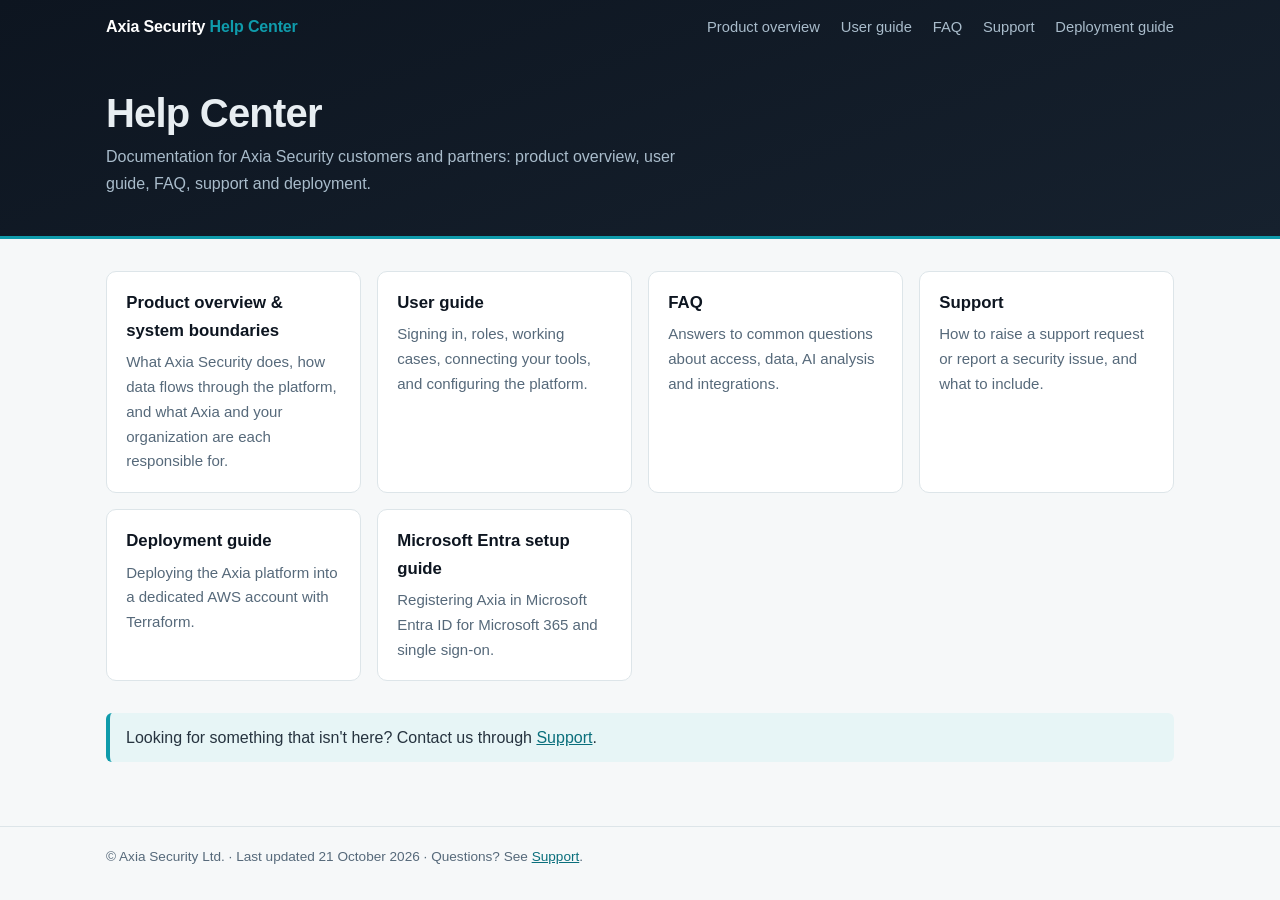
==== docs/index.html @ 089e44f1 "Add customer Help Center: product overview, system boundaries, user guide, FAQ, support Moves the de" ====
<!DOCTYPE html>
<html lang="en"><head><meta charset="UTF-8"><meta name="viewport" content="width=device-width, initial-scale=1.0">
<title>Help Center — Axia Security Help Center</title><meta name="description" content="Documentation for Axia Security customers and partners: product overview, user guide, FAQ, support and deployment.">
<link rel="stylesheet" href="assets/help.css"></head>
<body><header class="top"><div class="bar"><a class="brand" href="index.html">Axia Security <span>Help Center</span></a><nav><a href="product-overview.html">Product overview</a><a href="user-guide.html">User guide</a><a href="faq.html">FAQ</a><a href="support.html">Support</a><a href="deployment-guide.html">Deployment guide</a></nav></div>
<div class="hero"><h1>Help Center</h1><p>Documentation for Axia Security customers and partners: product overview, user guide, FAQ, support and deployment.</p></div></header>
<main>
<div class="grid">
<a class="card" href="product-overview.html"><h3>Product overview &amp; system boundaries</h3><p>What Axia Security does, how data flows through the platform, and what Axia and your organization are each responsible for.</p></a>
<a class="card" href="user-guide.html"><h3>User guide</h3><p>Signing in, roles, working cases, connecting your tools, and configuring the platform.</p></a>
<a class="card" href="faq.html"><h3>FAQ</h3><p>Answers to common questions about access, data, AI analysis and integrations.</p></a>
<a class="card" href="support.html"><h3>Support</h3><p>How to raise a support request or report a security issue, and what to include.</p></a>
<a class="card" href="deployment-guide.html"><h3>Deployment guide</h3><p>Deploying the Axia platform into a dedicated AWS account with Terraform.</p></a>
<a class="card" href="microsoft-entra-setup-guide.html"><h3>Microsoft Entra setup guide</h3><p>Registering Axia in Microsoft Entra ID for Microsoft 365 and single sign-on.</p></a>
</div>
<div class="note" style="margin-top:2rem">Looking for something that isn't here? Contact us through <a href="support.html">Support</a>.</div>
</main>
<footer><div class="bar">© Axia Security Ltd. · Last updated 21 October 2026 · Questions? See <a href="support.html">Support</a>.</div></footer></body></html>
---- docs/assets/help.css ----
:root{--ink:#0d1520;--ink2:#16212e;--paper:#f6f8f9;--card:#fff;--line:#dde5e9;--text:#26333f;--soft:#56697a;--teal:#0f9bab;--teal-deep:#0a6f7c;--wash:#e7f5f6;--amber-wash:#fdf3e7;--amber:#b45309;
--sans:"Inter",-apple-system,BlinkMacSystemFont,"Segoe UI",Roboto,Helvetica,Arial,sans-serif;--mono:ui-monospace,"SF Mono",Menlo,Consolas,monospace}
*{box-sizing:border-box}body{margin:0;background:var(--paper);color:var(--text);font:16px/1.65 var(--sans);-webkit-font-smoothing:antialiased}
a{color:var(--teal-deep)}a:hover{color:var(--teal)}
header.top{background:linear-gradient(160deg,var(--ink),var(--ink2));color:#e8eef2;border-bottom:3px solid var(--teal)}
.bar{max-width:1100px;margin:0 auto;padding:.9rem 1rem;display:flex;flex-wrap:wrap;gap:.4rem 1.4rem;align-items:center}
.brand{font-weight:700;color:#fff;text-decoration:none;margin-right:auto;letter-spacing:-.01em}.brand span{color:var(--teal)}
nav{display:flex;flex-wrap:wrap;gap:.3rem 1.3rem}nav a{color:#a9bccb;text-decoration:none;font-size:.92rem}nav a:hover,nav a.on{color:#fff}
.hero{max-width:1100px;margin:0 auto;padding:2.2rem 1rem 2.4rem}.hero h1{margin:0 0 .5rem;font-size:clamp(1.7rem,4vw,2.5rem);line-height:1.15;letter-spacing:-.02em}
.hero p{margin:0;color:#a9bccb;max-width:65ch}
main{max-width:1100px;margin:0 auto;padding:2rem 1rem 3rem}
.doc{max-width:78ch}.doc h2{margin:2.2rem 0 .6rem;font-size:1.35rem;letter-spacing:-.01em}.doc h3{margin:1.5rem 0 .4rem;font-size:1.08rem}
.grid{display:grid;grid-template-columns:repeat(auto-fit,minmax(250px,1fr));gap:1rem}
.card{background:var(--card);border:1px solid var(--line);border-radius:10px;padding:1.1rem 1.2rem;text-decoration:none;color:var(--text);display:block}
a.card:hover{border-color:var(--teal);box-shadow:0 2px 10px rgba(15,155,171,.12)}.card h3{margin:0 0 .35rem;font-size:1.05rem;color:var(--ink)}.card p{margin:0;color:var(--soft);font-size:.94rem}
table{border-collapse:collapse;width:100%;background:var(--card);font-size:.93rem;margin:.6rem 0 1rem}th,td{border:1px solid var(--line);padding:.5rem .65rem;text-align:left;vertical-align:top}th{background:var(--wash);color:var(--ink)}
.note{background:var(--wash);border-left:4px solid var(--teal);padding:.7rem 1rem;border-radius:6px;margin:1rem 0}
.todo{background:#fff2a8;padding:0 .25rem;border-radius:3px}
code{font-family:var(--mono);font-size:.88em;background:#eef2f4;padding:.05rem .3rem;border-radius:4px}
details{background:var(--card);border:1px solid var(--line);border-radius:8px;padding:.65rem 1rem;margin:.55rem 0}summary{cursor:pointer;font-weight:600;color:var(--ink)}details p{margin:.5rem 0 .2rem}
footer{border-top:1px solid var(--line);color:var(--soft);font-size:.85rem}footer .bar{display:block;padding:1.2rem 1rem}
@media (max-width:640px){nav{width:100%}table{display:block;overflow-x:auto}}
main,.doc,.hero{min-width:0;overflow-wrap:break-word}
th,td{overflow-wrap:normal}td:first-child{white-space:nowrap}
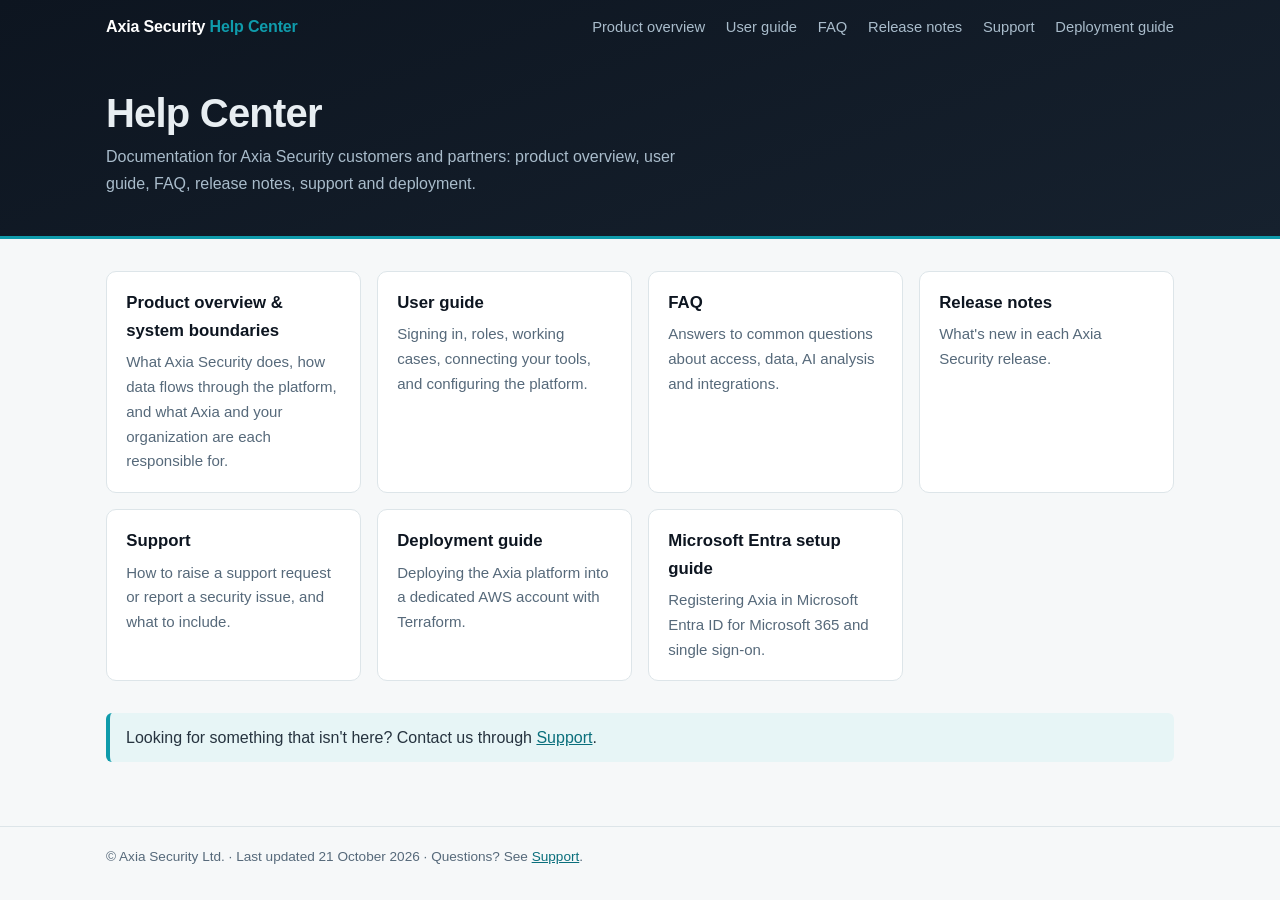
==== commit fe7314d5: "Add Release notes page (v0.96.0, v0.97.0) and link it from the Help Center Co-Authored-By: Claude Op" ====
--- a/docs/index.html
+++ b/docs/index.html
@@ -1,14 +1,15 @@
 <!DOCTYPE html>
 <html lang="en"><head><meta charset="UTF-8"><meta name="viewport" content="width=device-width, initial-scale=1.0">
-<title>Help Center — Axia Security Help Center</title><meta name="description" content="Documentation for Axia Security customers and partners: product overview, user guide, FAQ, support and deployment.">
+<title>Help Center — Axia Security Help Center</title><meta name="description" content="Documentation for Axia Security customers and partners: product overview, user guide, FAQ, release notes, support and deployment.">
 <link rel="stylesheet" href="assets/help.css"></head>
-<body><header class="top"><div class="bar"><a class="brand" href="index.html">Axia Security <span>Help Center</span></a><nav><a href="product-overview.html">Product overview</a><a href="user-guide.html">User guide</a><a href="faq.html">FAQ</a><a href="support.html">Support</a><a href="deployment-guide.html">Deployment guide</a></nav></div>
-<div class="hero"><h1>Help Center</h1><p>Documentation for Axia Security customers and partners: product overview, user guide, FAQ, support and deployment.</p></div></header>
+<body><header class="top"><div class="bar"><a class="brand" href="index.html">Axia Security <span>Help Center</span></a><nav><a href="product-overview.html">Product overview</a><a href="user-guide.html">User guide</a><a href="faq.html">FAQ</a><a href="release-notes.html">Release notes</a><a href="support.html">Support</a><a href="deployment-guide.html">Deployment guide</a></nav></div>
+<div class="hero"><h1>Help Center</h1><p>Documentation for Axia Security customers and partners: product overview, user guide, FAQ, release notes, support and deployment.</p></div></header>
 <main>
 <div class="grid">
 <a class="card" href="product-overview.html"><h3>Product overview &amp; system boundaries</h3><p>What Axia Security does, how data flows through the platform, and what Axia and your organization are each responsible for.</p></a>
 <a class="card" href="user-guide.html"><h3>User guide</h3><p>Signing in, roles, working cases, connecting your tools, and configuring the platform.</p></a>
 <a class="card" href="faq.html"><h3>FAQ</h3><p>Answers to common questions about access, data, AI analysis and integrations.</p></a>
+<a class="card" href="release-notes.html"><h3>Release notes</h3><p>What's new in each Axia Security release.</p></a>
 <a class="card" href="support.html"><h3>Support</h3><p>How to raise a support request or report a security issue, and what to include.</p></a>
 <a class="card" href="deployment-guide.html"><h3>Deployment guide</h3><p>Deploying the Axia platform into a dedicated AWS account with Terraform.</p></a>
 <a class="card" href="microsoft-entra-setup-guide.html"><h3>Microsoft Entra setup guide</h3><p>Registering Axia in Microsoft Entra ID for Microsoft 365 and single sign-on.</p></a>
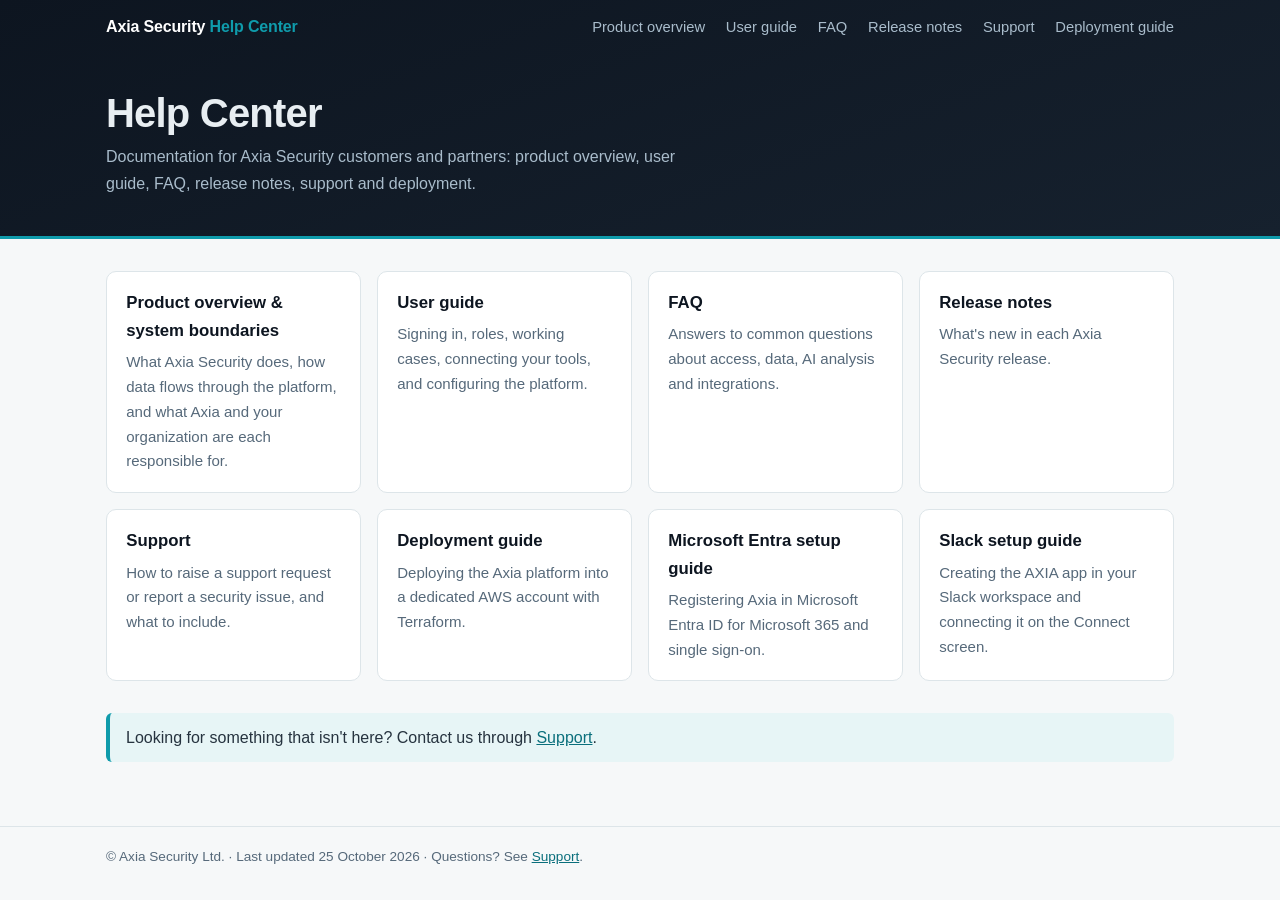
==== commit 876caa21: "MVP-2431: Slack setup guide in the Help Center Adds the Slack setup page the Connect screen's Slack " ====
--- a/docs/index.html
+++ b/docs/index.html
@@ -13,7 +13,8 @@
 <a class="card" href="support.html"><h3>Support</h3><p>How to raise a support request or report a security issue, and what to include.</p></a>
 <a class="card" href="deployment-guide.html"><h3>Deployment guide</h3><p>Deploying the Axia platform into a dedicated AWS account with Terraform.</p></a>
 <a class="card" href="microsoft-entra-setup-guide.html"><h3>Microsoft Entra setup guide</h3><p>Registering Axia in Microsoft Entra ID for Microsoft 365 and single sign-on.</p></a>
+<a class="card" href="slack-setup-guide.html"><h3>Slack setup guide</h3><p>Creating the AXIA app in your Slack workspace and connecting it on the Connect screen.</p></a>
 </div>
 <div class="note" style="margin-top:2rem">Looking for something that isn't here? Contact us through <a href="support.html">Support</a>.</div>
 </main>
-<footer><div class="bar">© Axia Security Ltd. · Last updated 21 October 2026 · Questions? See <a href="support.html">Support</a>.</div></footer></body></html>+<footer><div class="bar">© Axia Security Ltd. · Last updated 25 October 2026 · Questions? See <a href="support.html">Support</a>.</div></footer></body></html>
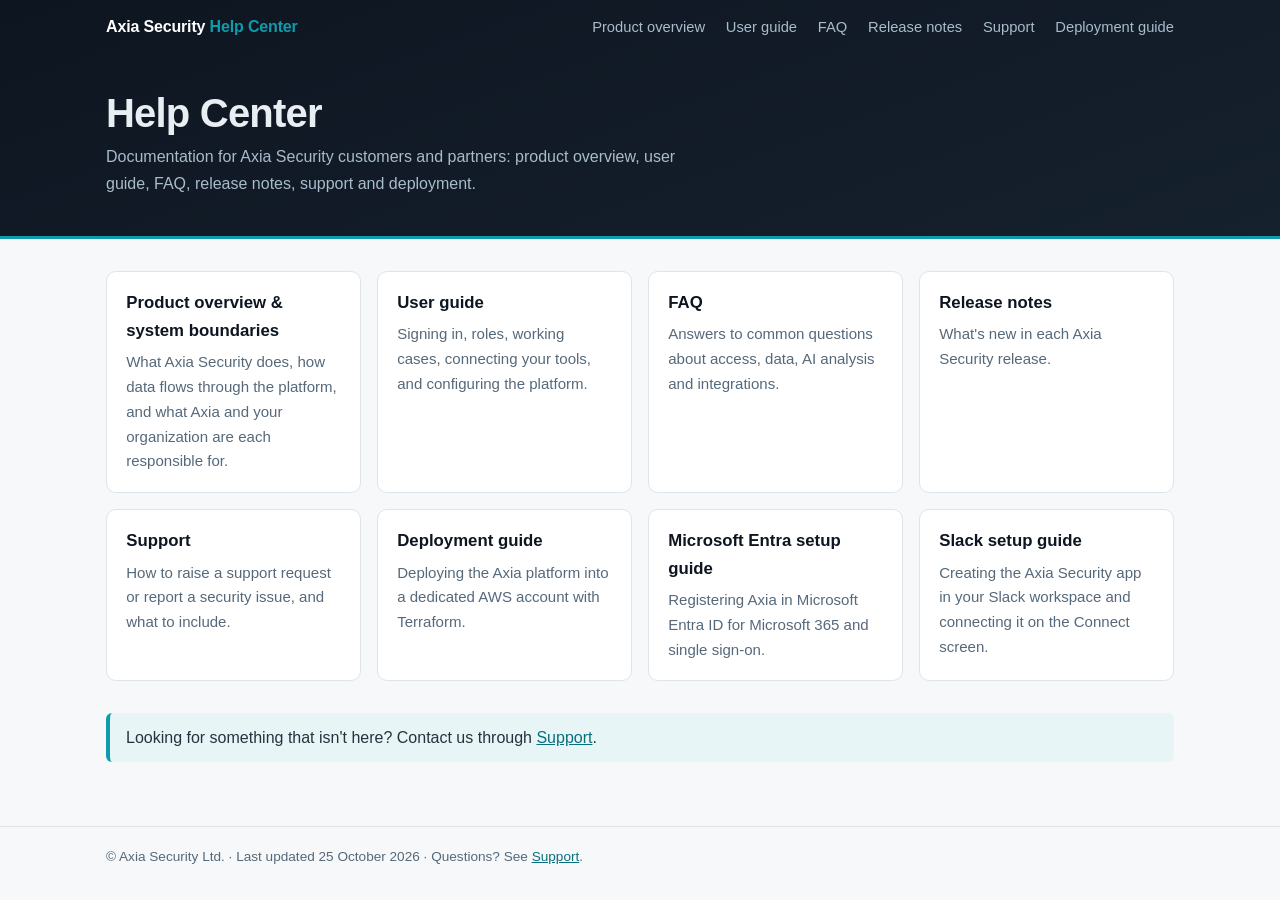
==== commit 762078c2: "MVP-2431: review round 1 — Axia Security brand, when reading starts, file metadata, Request URL help" ====
--- a/docs/index.html
+++ b/docs/index.html
@@ -13,8 +13,8 @@
 <a class="card" href="support.html"><h3>Support</h3><p>How to raise a support request or report a security issue, and what to include.</p></a>
 <a class="card" href="deployment-guide.html"><h3>Deployment guide</h3><p>Deploying the Axia platform into a dedicated AWS account with Terraform.</p></a>
 <a class="card" href="microsoft-entra-setup-guide.html"><h3>Microsoft Entra setup guide</h3><p>Registering Axia in Microsoft Entra ID for Microsoft 365 and single sign-on.</p></a>
-<a class="card" href="slack-setup-guide.html"><h3>Slack setup guide</h3><p>Creating the AXIA app in your Slack workspace and connecting it on the Connect screen.</p></a>
+<a class="card" href="slack-setup-guide.html"><h3>Slack setup guide</h3><p>Creating the Axia Security app in your Slack workspace and connecting it on the Connect screen.</p></a>
 </div>
 <div class="note" style="margin-top:2rem">Looking for something that isn't here? Contact us through <a href="support.html">Support</a>.</div>
 </main>
-<footer><div class="bar">© Axia Security Ltd. · Last updated 25 October 2026 · Questions? See <a href="support.html">Support</a>.</div></footer></body></html>+<footer><div class="bar">© Axia Security Ltd. · Last updated 25 October 2026 · Questions? See <a href="support.html">Support</a>.</div></footer></body></html>
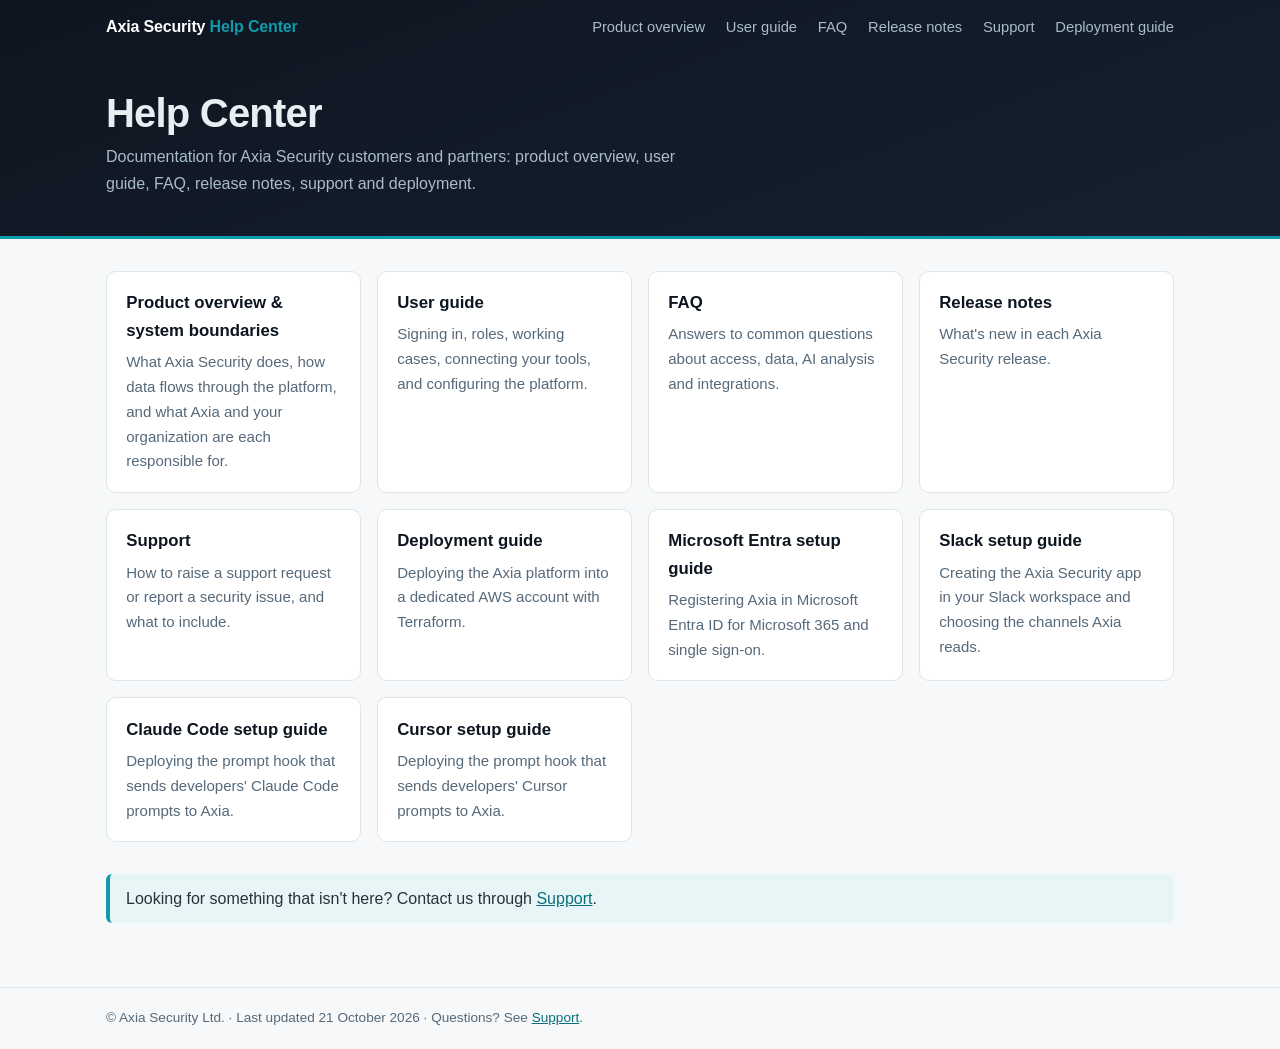
==== commit 1e2acd71: "Add Slack, Claude Code and Cursor setup guides Customer-facing setup guides in the same format as th" ====
--- a/docs/index.html
+++ b/docs/index.html
@@ -13,8 +13,10 @@
 <a class="card" href="support.html"><h3>Support</h3><p>How to raise a support request or report a security issue, and what to include.</p></a>
 <a class="card" href="deployment-guide.html"><h3>Deployment guide</h3><p>Deploying the Axia platform into a dedicated AWS account with Terraform.</p></a>
 <a class="card" href="microsoft-entra-setup-guide.html"><h3>Microsoft Entra setup guide</h3><p>Registering Axia in Microsoft Entra ID for Microsoft 365 and single sign-on.</p></a>
-<a class="card" href="slack-setup-guide.html"><h3>Slack setup guide</h3><p>Creating the Axia Security app in your Slack workspace and connecting it on the Connect screen.</p></a>
+<a class="card" href="slack-setup-guide.html"><h3>Slack setup guide</h3><p>Creating the Axia Security app in your Slack workspace and choosing the channels Axia reads.</p></a>
+<a class="card" href="claude-code-setup-guide.html"><h3>Claude Code setup guide</h3><p>Deploying the prompt hook that sends developers' Claude Code prompts to Axia.</p></a>
+<a class="card" href="cursor-setup-guide.html"><h3>Cursor setup guide</h3><p>Deploying the prompt hook that sends developers' Cursor prompts to Axia.</p></a>
 </div>
 <div class="note" style="margin-top:2rem">Looking for something that isn't here? Contact us through <a href="support.html">Support</a>.</div>
 </main>
-<footer><div class="bar">© Axia Security Ltd. · Last updated 25 October 2026 · Questions? See <a href="support.html">Support</a>.</div></footer></body></html>
+<footer><div class="bar">© Axia Security Ltd. · Last updated 21 October 2026 · Questions? See <a href="support.html">Support</a>.</div></footer></body></html>
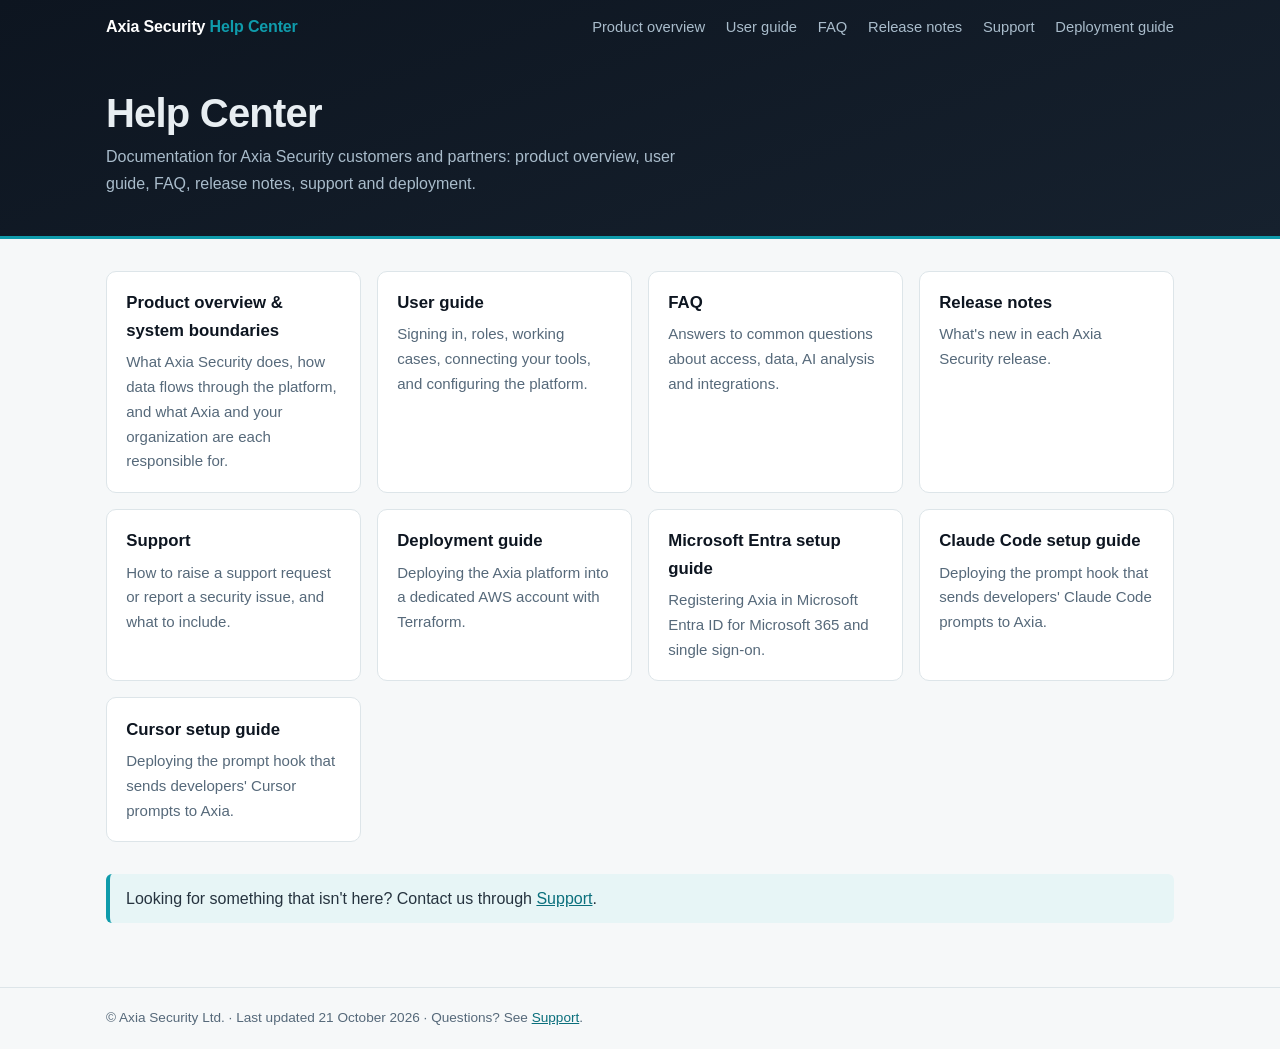
==== commit 77ddeb71: "MVP-2481: Add Claude Code and Cursor setup guides to the Help Center Customers connecting the AI cod" ====
--- a/docs/index.html
+++ b/docs/index.html
@@ -13,7 +13,6 @@
 <a class="card" href="support.html"><h3>Support</h3><p>How to raise a support request or report a security issue, and what to include.</p></a>
 <a class="card" href="deployment-guide.html"><h3>Deployment guide</h3><p>Deploying the Axia platform into a dedicated AWS account with Terraform.</p></a>
 <a class="card" href="microsoft-entra-setup-guide.html"><h3>Microsoft Entra setup guide</h3><p>Registering Axia in Microsoft Entra ID for Microsoft 365 and single sign-on.</p></a>
-<a class="card" href="slack-setup-guide.html"><h3>Slack setup guide</h3><p>Creating the Axia Security app in your Slack workspace and choosing the channels Axia reads.</p></a>
 <a class="card" href="claude-code-setup-guide.html"><h3>Claude Code setup guide</h3><p>Deploying the prompt hook that sends developers' Claude Code prompts to Axia.</p></a>
 <a class="card" href="cursor-setup-guide.html"><h3>Cursor setup guide</h3><p>Deploying the prompt hook that sends developers' Cursor prompts to Axia.</p></a>
 </div>
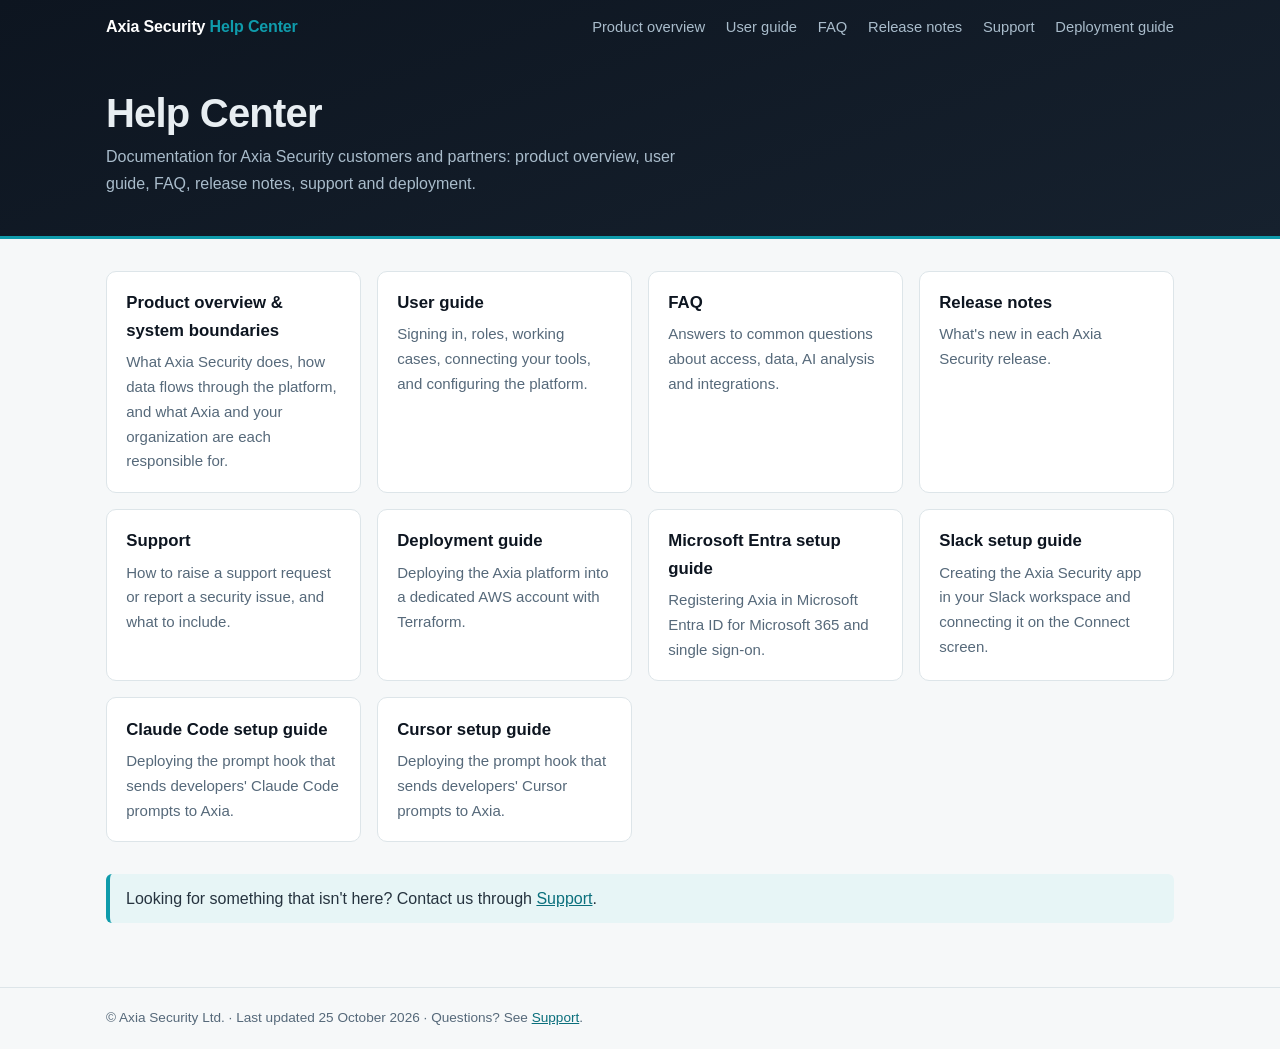
==== commit c9e82acd: "Merge remote-tracking branch 'origin/main' into MVP-2431-slack-setup-guide # Conflicts: #	README.md " ====
--- a/docs/index.html
+++ b/docs/index.html
@@ -13,9 +13,10 @@
 <a class="card" href="support.html"><h3>Support</h3><p>How to raise a support request or report a security issue, and what to include.</p></a>
 <a class="card" href="deployment-guide.html"><h3>Deployment guide</h3><p>Deploying the Axia platform into a dedicated AWS account with Terraform.</p></a>
 <a class="card" href="microsoft-entra-setup-guide.html"><h3>Microsoft Entra setup guide</h3><p>Registering Axia in Microsoft Entra ID for Microsoft 365 and single sign-on.</p></a>
+<a class="card" href="slack-setup-guide.html"><h3>Slack setup guide</h3><p>Creating the Axia Security app in your Slack workspace and connecting it on the Connect screen.</p></a>
 <a class="card" href="claude-code-setup-guide.html"><h3>Claude Code setup guide</h3><p>Deploying the prompt hook that sends developers' Claude Code prompts to Axia.</p></a>
 <a class="card" href="cursor-setup-guide.html"><h3>Cursor setup guide</h3><p>Deploying the prompt hook that sends developers' Cursor prompts to Axia.</p></a>
 </div>
 <div class="note" style="margin-top:2rem">Looking for something that isn't here? Contact us through <a href="support.html">Support</a>.</div>
 </main>
-<footer><div class="bar">© Axia Security Ltd. · Last updated 21 October 2026 · Questions? See <a href="support.html">Support</a>.</div></footer></body></html>+<footer><div class="bar">© Axia Security Ltd. · Last updated 25 October 2026 · Questions? See <a href="support.html">Support</a>.</div></footer></body></html>
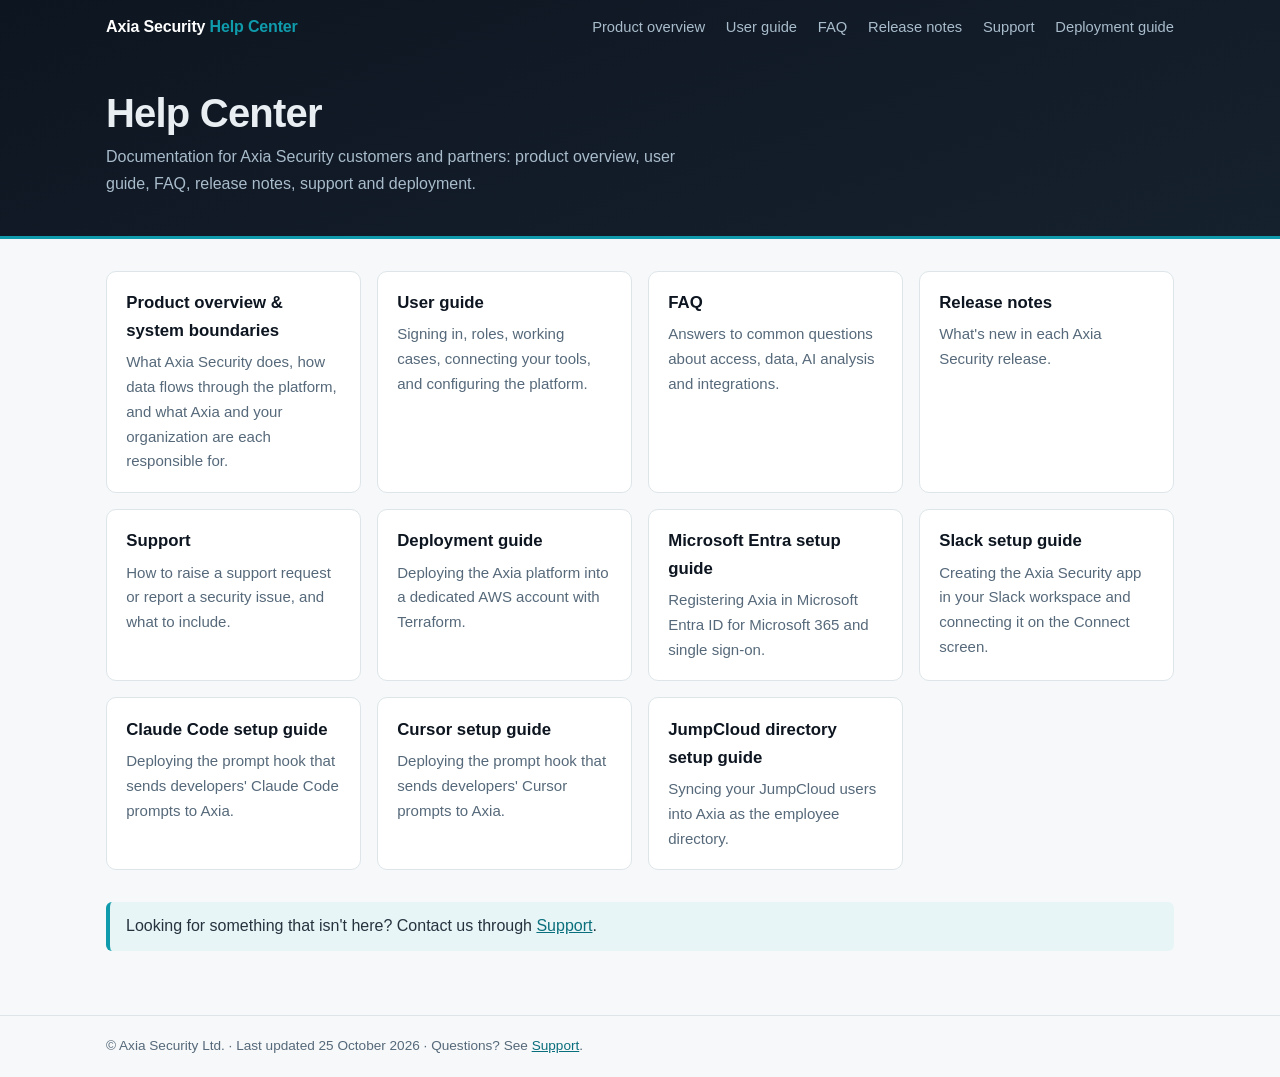
==== commit 05e0f2a6: "MVP-2541: JumpCloud directory setup guide The JumpCloud directory connector links here from the Conn" ====
--- a/docs/index.html
+++ b/docs/index.html
@@ -16,6 +16,7 @@
 <a class="card" href="slack-setup-guide.html"><h3>Slack setup guide</h3><p>Creating the Axia Security app in your Slack workspace and connecting it on the Connect screen.</p></a>
 <a class="card" href="claude-code-setup-guide.html"><h3>Claude Code setup guide</h3><p>Deploying the prompt hook that sends developers' Claude Code prompts to Axia.</p></a>
 <a class="card" href="cursor-setup-guide.html"><h3>Cursor setup guide</h3><p>Deploying the prompt hook that sends developers' Cursor prompts to Axia.</p></a>
+<a class="card" href="jumpcloud-directory-setup-guide.html"><h3>JumpCloud directory setup guide</h3><p>Syncing your JumpCloud users into Axia as the employee directory.</p></a>
 </div>
 <div class="note" style="margin-top:2rem">Looking for something that isn't here? Contact us through <a href="support.html">Support</a>.</div>
 </main>
